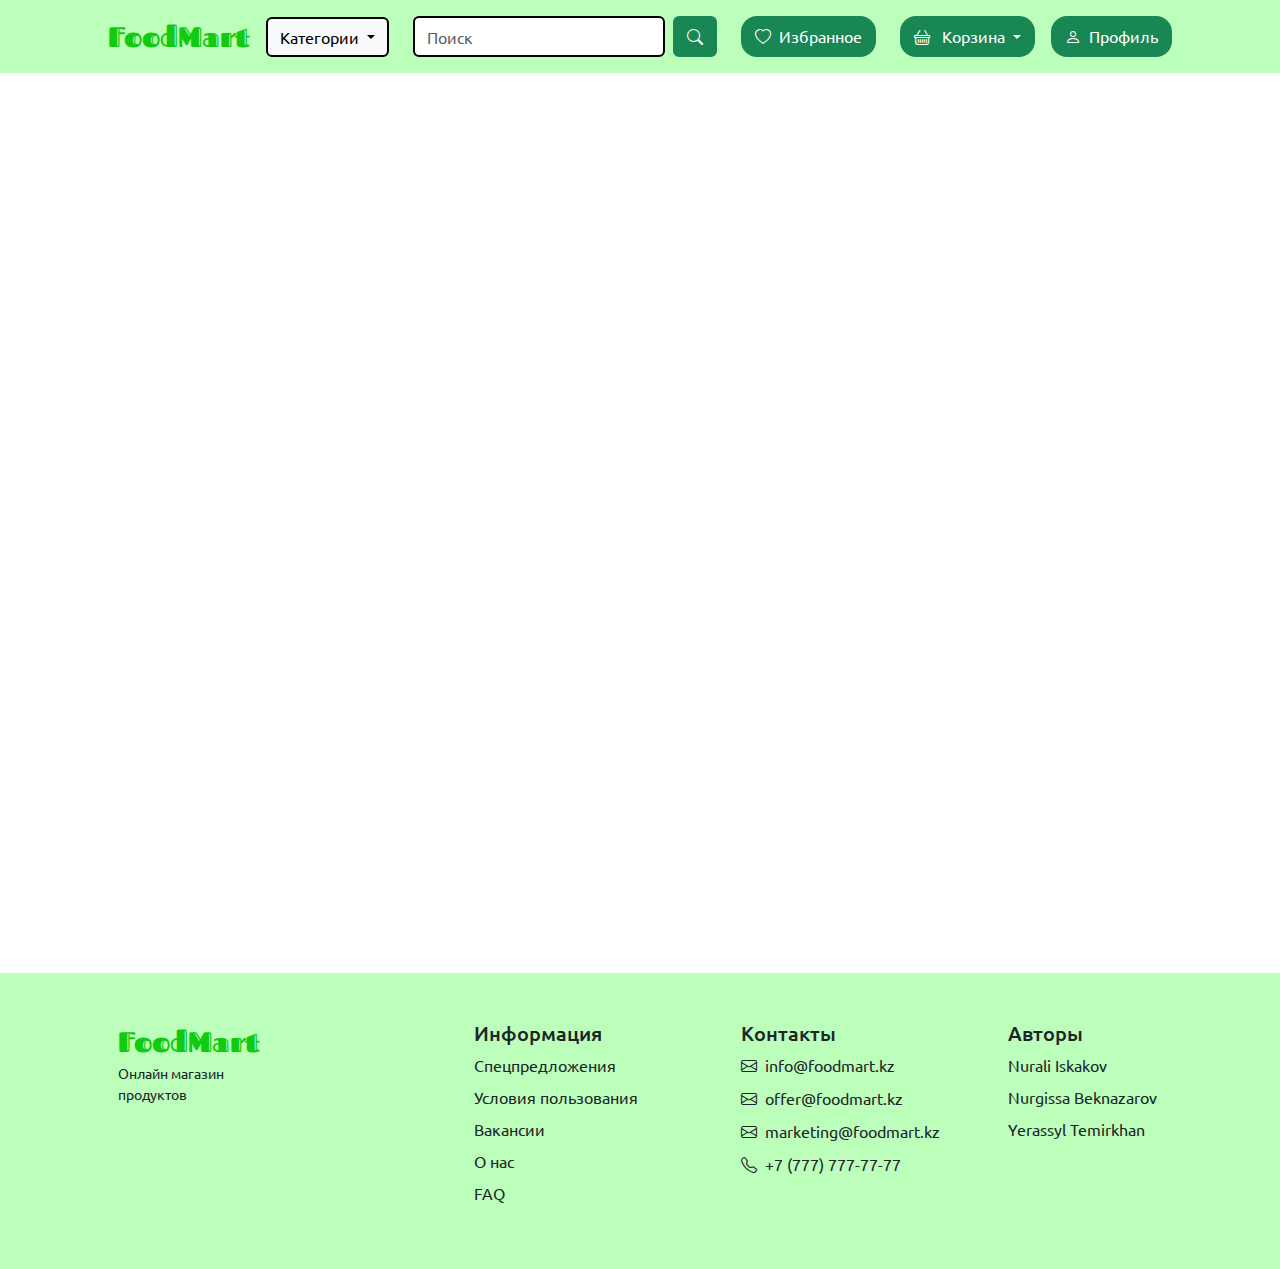
==== index.html @ c40de232 "add js for categories button" ====
<!DOCTYPE html>
<html lang="en">
<head>
  <meta charset="UTF-8">
  <meta name="viewport" content="width=device-width, initial-scale=1.0">
  <title>Главная</title>
  <script src="gen-metadata.js"></script>
  <script src="repository/users_data.js"></script>
  <script src="repository/items_data.js"></script>
  <script src="repository/orders_data.js"></script>
  <script src="main.js"></script>
</head>
</head>
<body>
  <div id="header-container"></div>
  <main></main><!--если не добавить футер и хэдер приклеются друг к другу и будут вместе висеть
  надо будет уберете или дополните-->
  <div id="footer-container"></div>
  <script src="components/footer.js"></script>
  <script src="repository/fakedb.js"></script>
  <script src="components/cart_items.js"></script>
  <script src="components/category_items.js"></script>
  <script src="login_register.js"></script>
  <script src="categories_button.js"></script>
  <script src="components/header.js"></script>
</body>
</html>
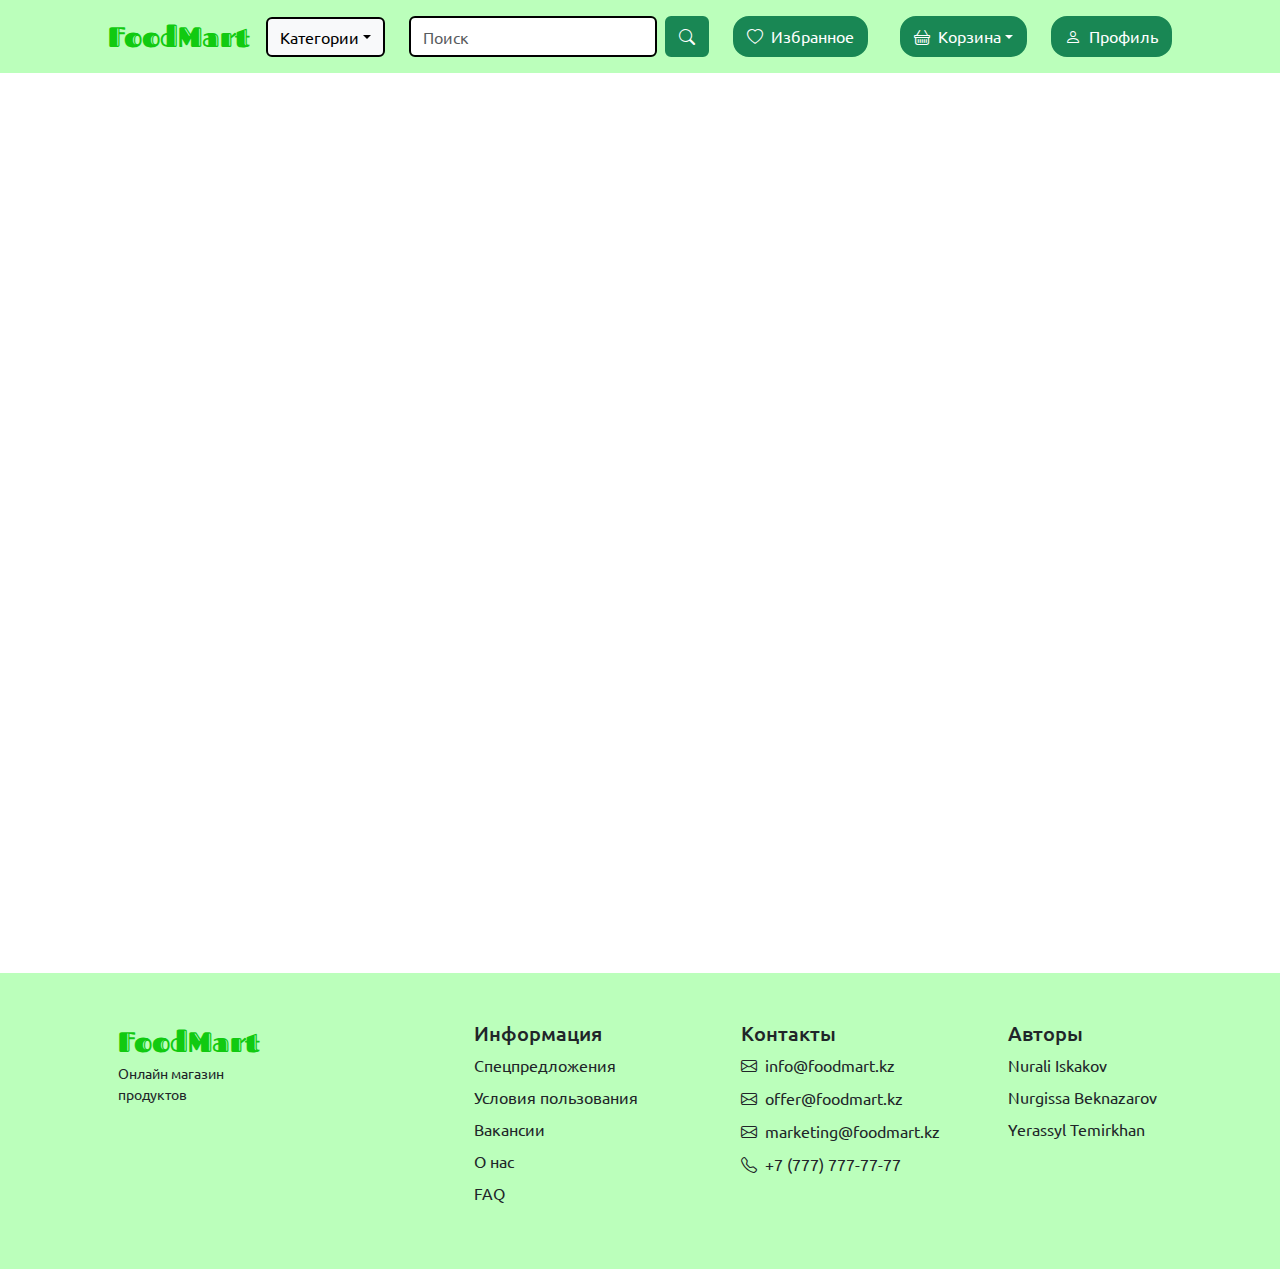
==== commit e9049650: "Add cart list with items, remove unused scripts, and fix registration" ====
--- a/index.html
+++ b/index.html
@@ -8,8 +8,10 @@
   <script src="repository/users_data.js"></script>
   <script src="repository/items_data.js"></script>
   <script src="repository/orders_data.js"></script>
+  <script src="repository/liked_items_data.js"></script>
+  <script src="repository/cart_items_data.js"></script>
+  <script src="repository/fakeDb.js"></script>
   <script src="main.js"></script>
-</head>
 </head>
 <body>
   <div id="header-container"></div>
@@ -17,11 +19,8 @@
   надо будет уберете или дополните-->
   <div id="footer-container"></div>
   <script src="components/footer.js"></script>
-  <script src="repository/fakedb.js"></script>
-  <script src="components/cart_items.js"></script>
-  <script src="components/category_items.js"></script>
   <script src="login_register.js"></script>
   <script src="categories_button.js"></script>
-  <script src="components/header.js"></script>
+  <script src="header.js"></script>
 </body>
 </html>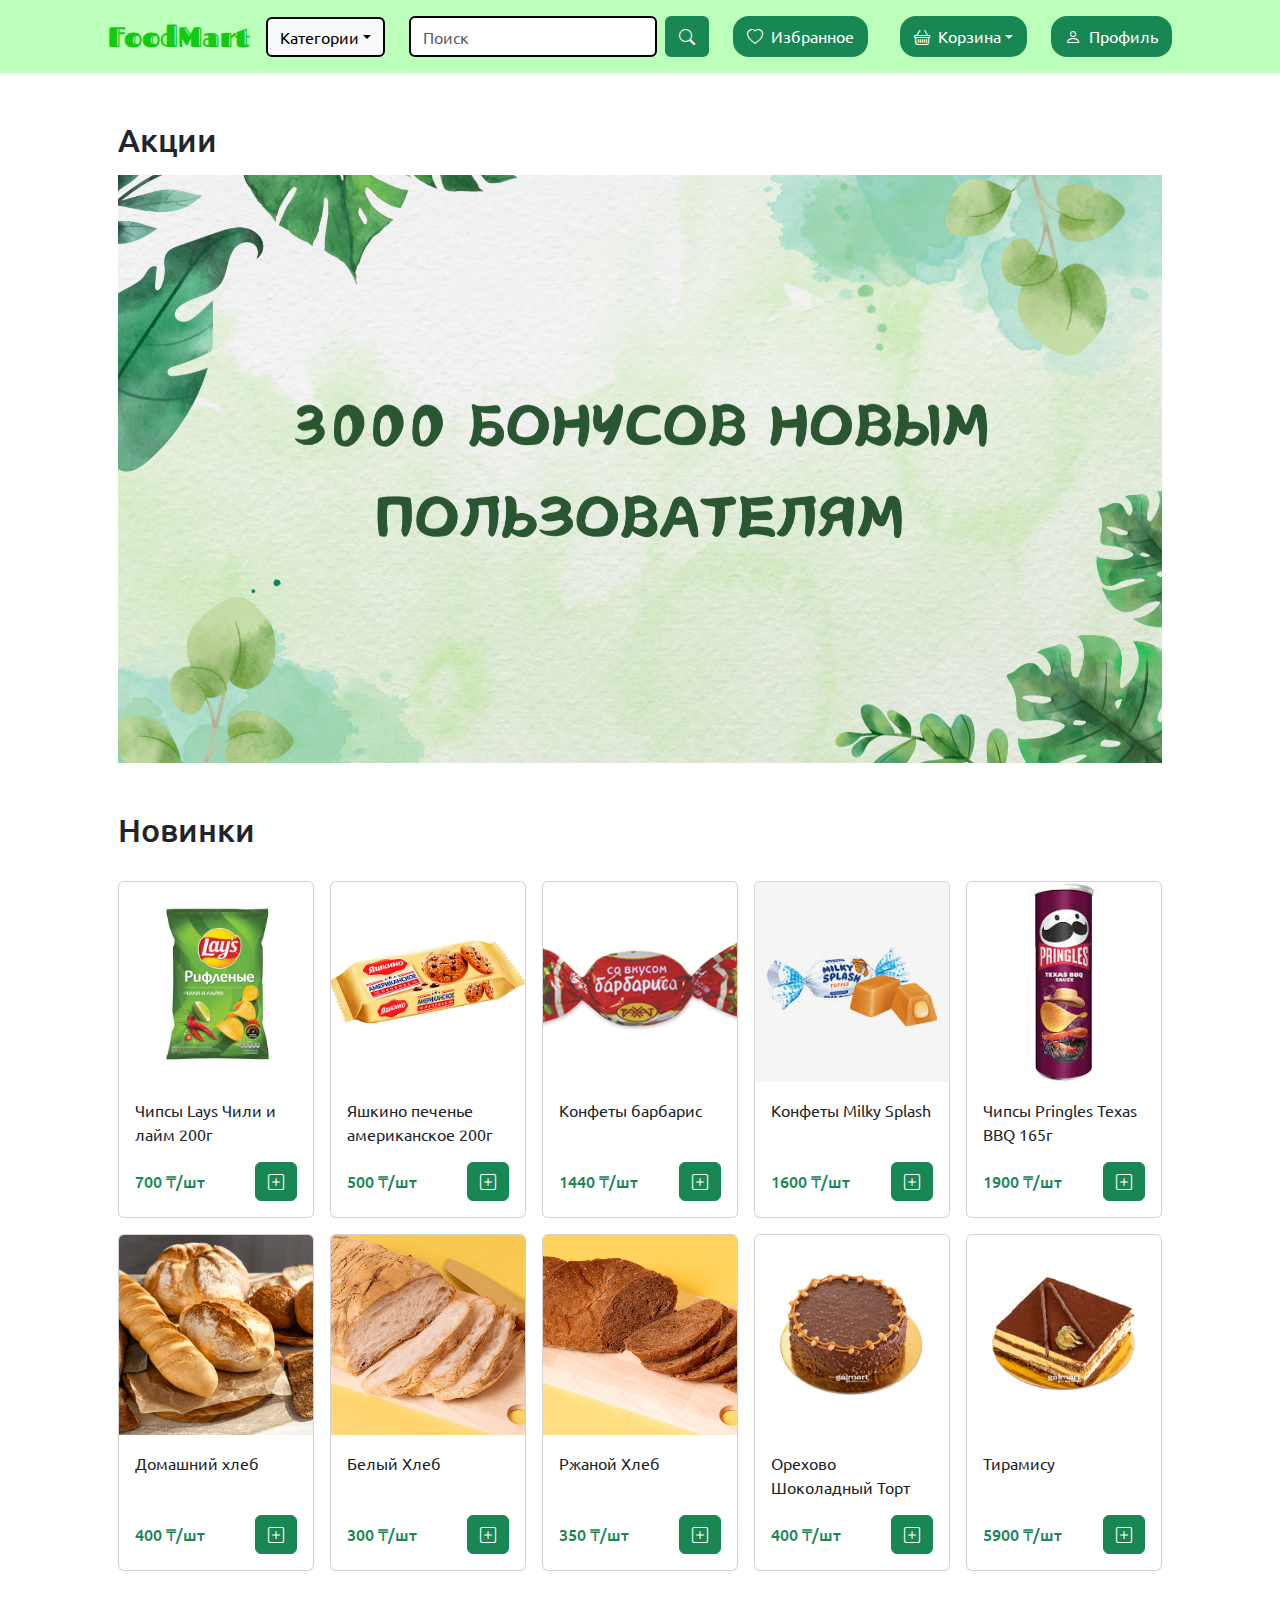
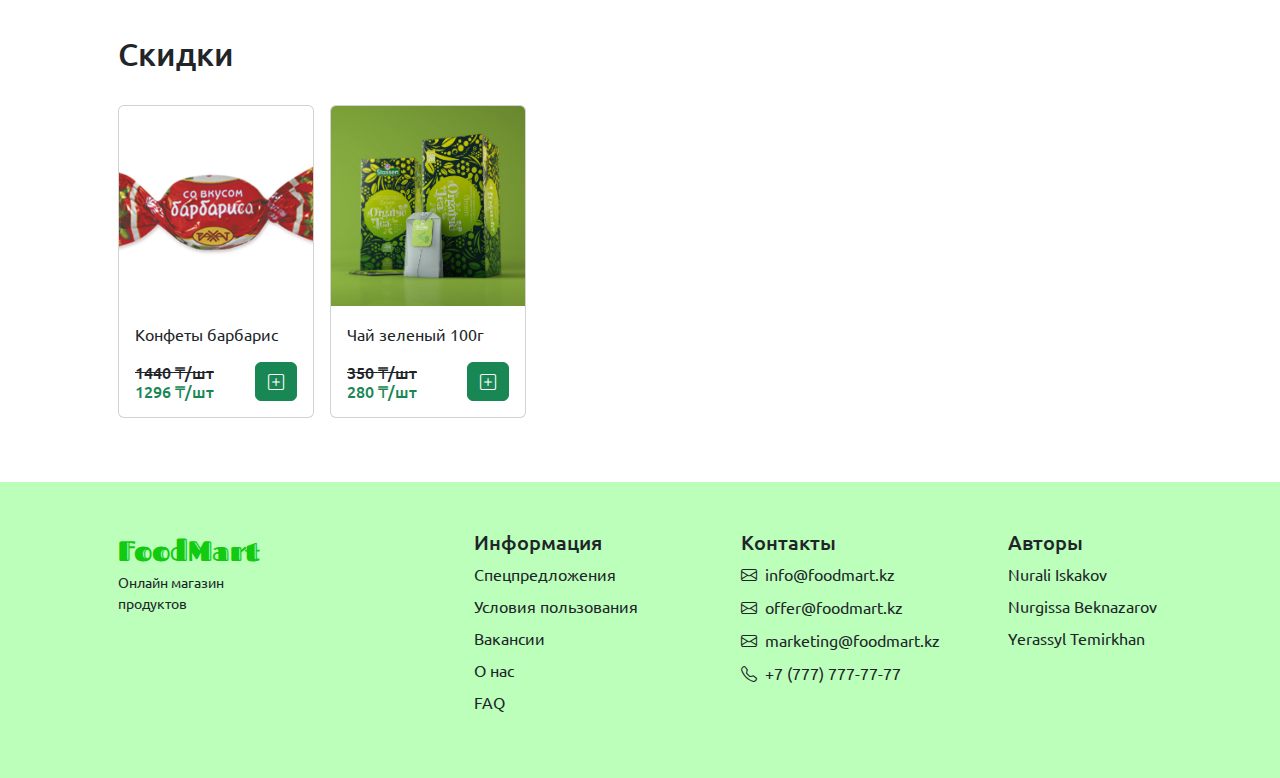
==== commit 4f3163da: "add carousel and discounts" ====
--- a/index.html
+++ b/index.html
@@ -4,6 +4,7 @@
   <meta charset="UTF-8">
   <meta name="viewport" content="width=device-width, initial-scale=1.0">
   <title>Главная</title>
+  <link rel="stylesheet" href="styles.css">
   <script src="gen-metadata.js"></script>
   <script src="repository/users_data.js"></script>
   <script src="repository/items_data.js"></script>
@@ -15,12 +16,42 @@
 </head>
 <body>
   <div id="header-container"></div>
-  <main></main><!--если не добавить футер и хэдер приклеются друг к другу и будут вместе висеть
-  надо будет уберете или дополните-->
+  <div class="container-xxl mt-5 px-xl-5">
+    <main>
+      <!-- Акции -->
+      <div id="promotions" class="container px-5 mb-5">
+        <h2 class="mb-3">Акции</h2>
+        <div id="promotionsCarousel" class="carousel-container">
+          <div class="carousel-inner">
+            <!-- Слайды карусели будут добавлены через JavaScript -->
+          </div>
+        </div>
+      </div>
+
+      <!-- Новинки -->
+      <div id="newItems" class="container px-5 mb-5">
+        <h2 class="mb-3">Новинки</h2>
+        <div id="newItemsGrid" class="row row-cols-md-3 row-cols-lg-4 row-cols-xl-5 g-3 py-3">
+          <!-- Карточки товаров новинок будут добавлены через JavaScript -->
+        </div>
+      </div>
+      
+      <!-- Скидки -->
+      <div id="sales" class="container px-5 mb-5">
+        <h2 class="mb-3">Скидки</h2>
+        <div id="salesGrid" class="row row-cols-md-3 row-cols-lg-4 row-cols-xl-5 g-3 py-3">
+          <!-- Карточки товаров со скидкой будут добавлены через JavaScript -->
+        </div>
+      </div>
+    </main>
+  </div>
+  
   <div id="footer-container"></div>
+  
   <script src="components/footer.js"></script>
   <script src="login_register.js"></script>
   <script src="categories_button.js"></script>
   <script src="header.js"></script>
+  <script src="promotion_and_carousel.js"></script>
 </body>
-</html>+</html>
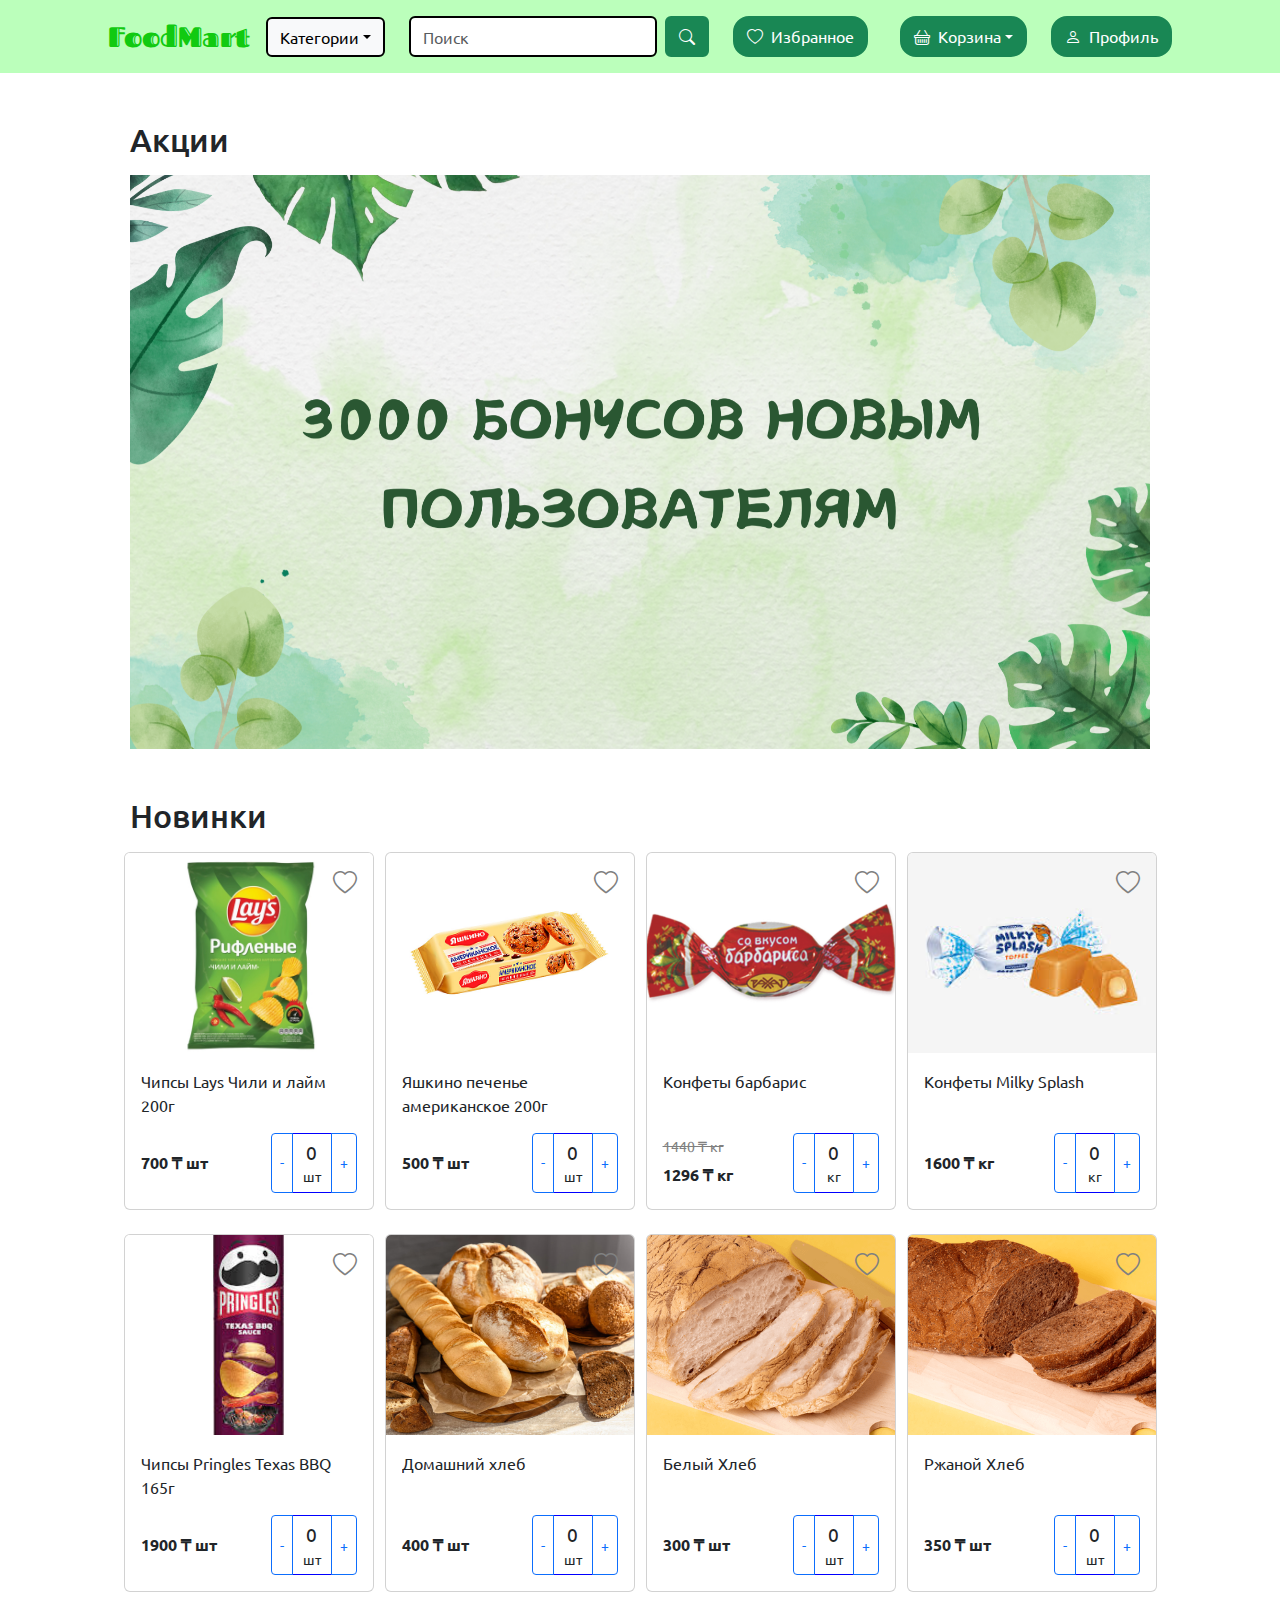
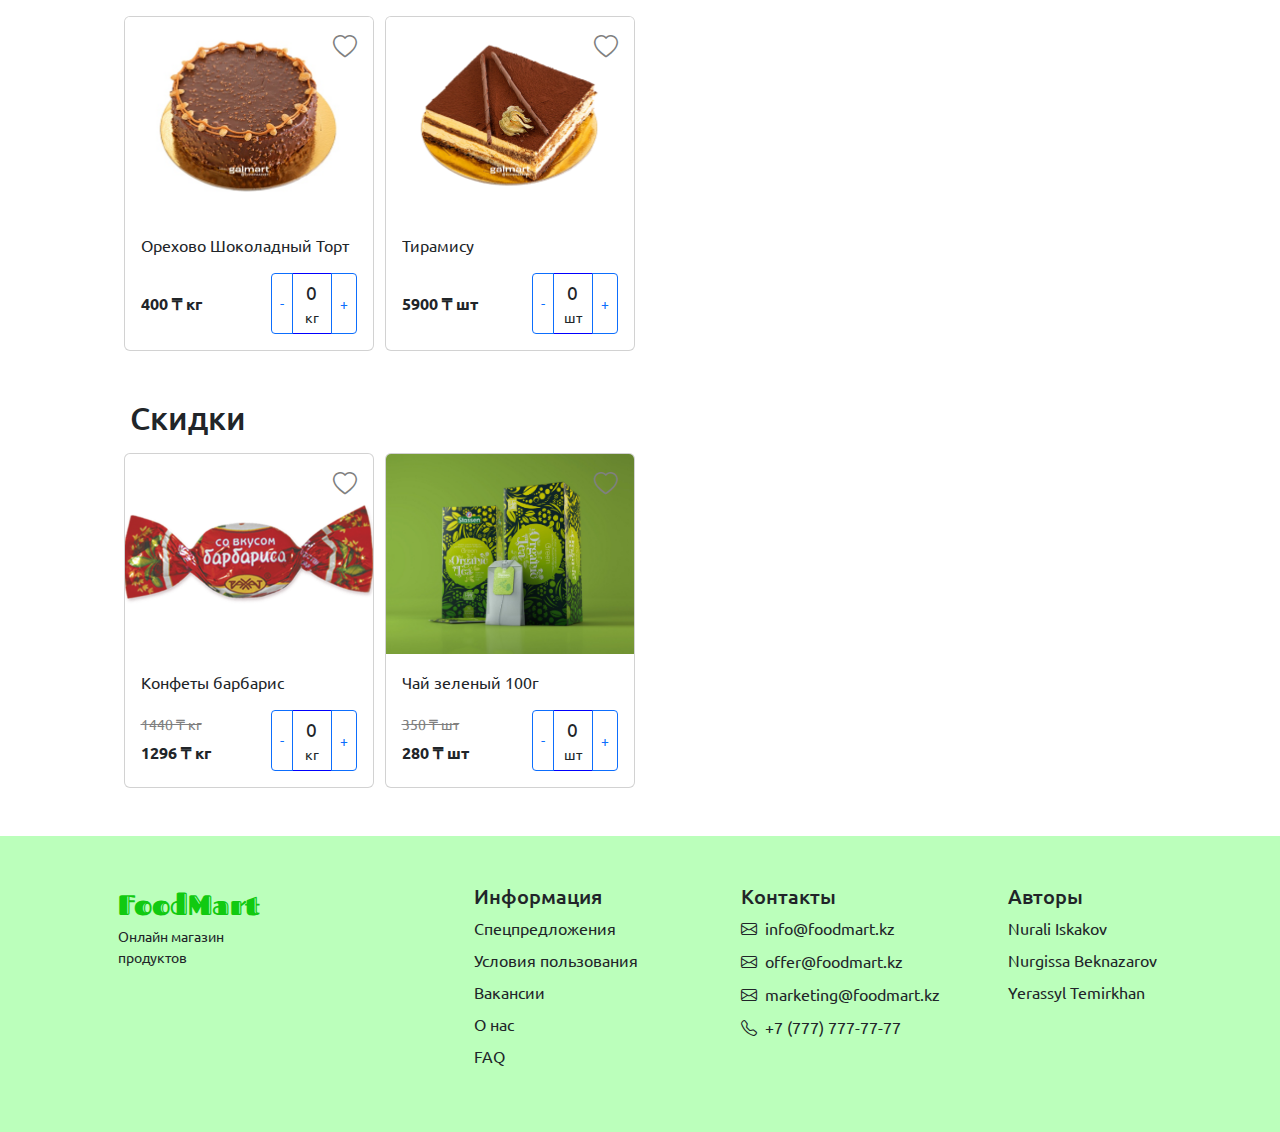
==== commit 7bbbde74: "some little changes" ====
--- a/index.html
+++ b/index.html
@@ -13,13 +13,14 @@
   <script src="repository/cart_items_data.js"></script>
   <script src="repository/fakeDb.js"></script>
   <script src="main.js"></script>
+  <link rel="stylesheet" href="styles/item_card.css">
 </head>
 <body>
   <div id="header-container"></div>
-  <div class="container-xxl mt-5 px-xl-5">
     <main>
+      <div class="container my-5">
       <!-- Акции -->
-      <div id="promotions" class="container px-5 mb-5">
+      <div id="promotions" class="px-5 mb-5">
         <h2 class="mb-3">Акции</h2>
         <div id="promotionsCarousel" class="carousel-container">
           <div class="carousel-inner">
@@ -29,22 +30,21 @@
       </div>
 
       <!-- Новинки -->
-      <div id="newItems" class="container px-5 mb-5">
+      <div id="newItems" class="px-5 mb-5">
         <h2 class="mb-3">Новинки</h2>
-        <div id="newItemsGrid" class="row row-cols-md-3 row-cols-lg-4 row-cols-xl-5 g-3 py-3">
+        <div id="newItemsGrid" class="row row-cols-1 row-cols-sm-2 row-cols-md-2 row-cols-lg-3 row-cols-xl-4 g-4">
           <!-- Карточки товаров новинок будут добавлены через JavaScript -->
         </div>
       </div>
       
       <!-- Скидки -->
-      <div id="sales" class="container px-5 mb-5">
+      <div id="sales" class="px-5 mb-5">
         <h2 class="mb-3">Скидки</h2>
-        <div id="salesGrid" class="row row-cols-md-3 row-cols-lg-4 row-cols-xl-5 g-3 py-3">
+        <div id="salesGrid" class="row row-cols-1 row-cols-sm-2 row-cols-md-2 row-cols-lg-3 row-cols-xl-4 g-4">
           <!-- Карточки товаров со скидкой будут добавлены через JavaScript -->
         </div>
       </div>
     </main>
-  </div>
   
   <div id="footer-container"></div>
   
@@ -52,6 +52,7 @@
   <script src="login_register.js"></script>
   <script src="categories_button.js"></script>
   <script src="header.js"></script>
+  <script src="components/item_card.js"></script>
   <script src="promotion_and_carousel.js"></script>
 </body>
 </html>
--- a/styles/item_card.css
+++ b/styles/item_card.css
@@ -0,0 +1,25 @@
+.card-text {
+  display: -webkit-box;
+  -webkit-line-clamp: 2;
+  -webkit-box-orient: vertical;
+  overflow: hidden;
+  text-overflow: ellipsis;
+}
+
+.card {
+  min-width: 250px;
+  max-width: 250px;
+}
+
+.quantity-group {
+  width: auto;
+}
+
+.original-price {
+  font-size: 0.9rem;
+  text-decoration: line-through;
+  color: gray;
+  position: relative;
+  top: -5px;
+  margin-bottom: -5px;
+}